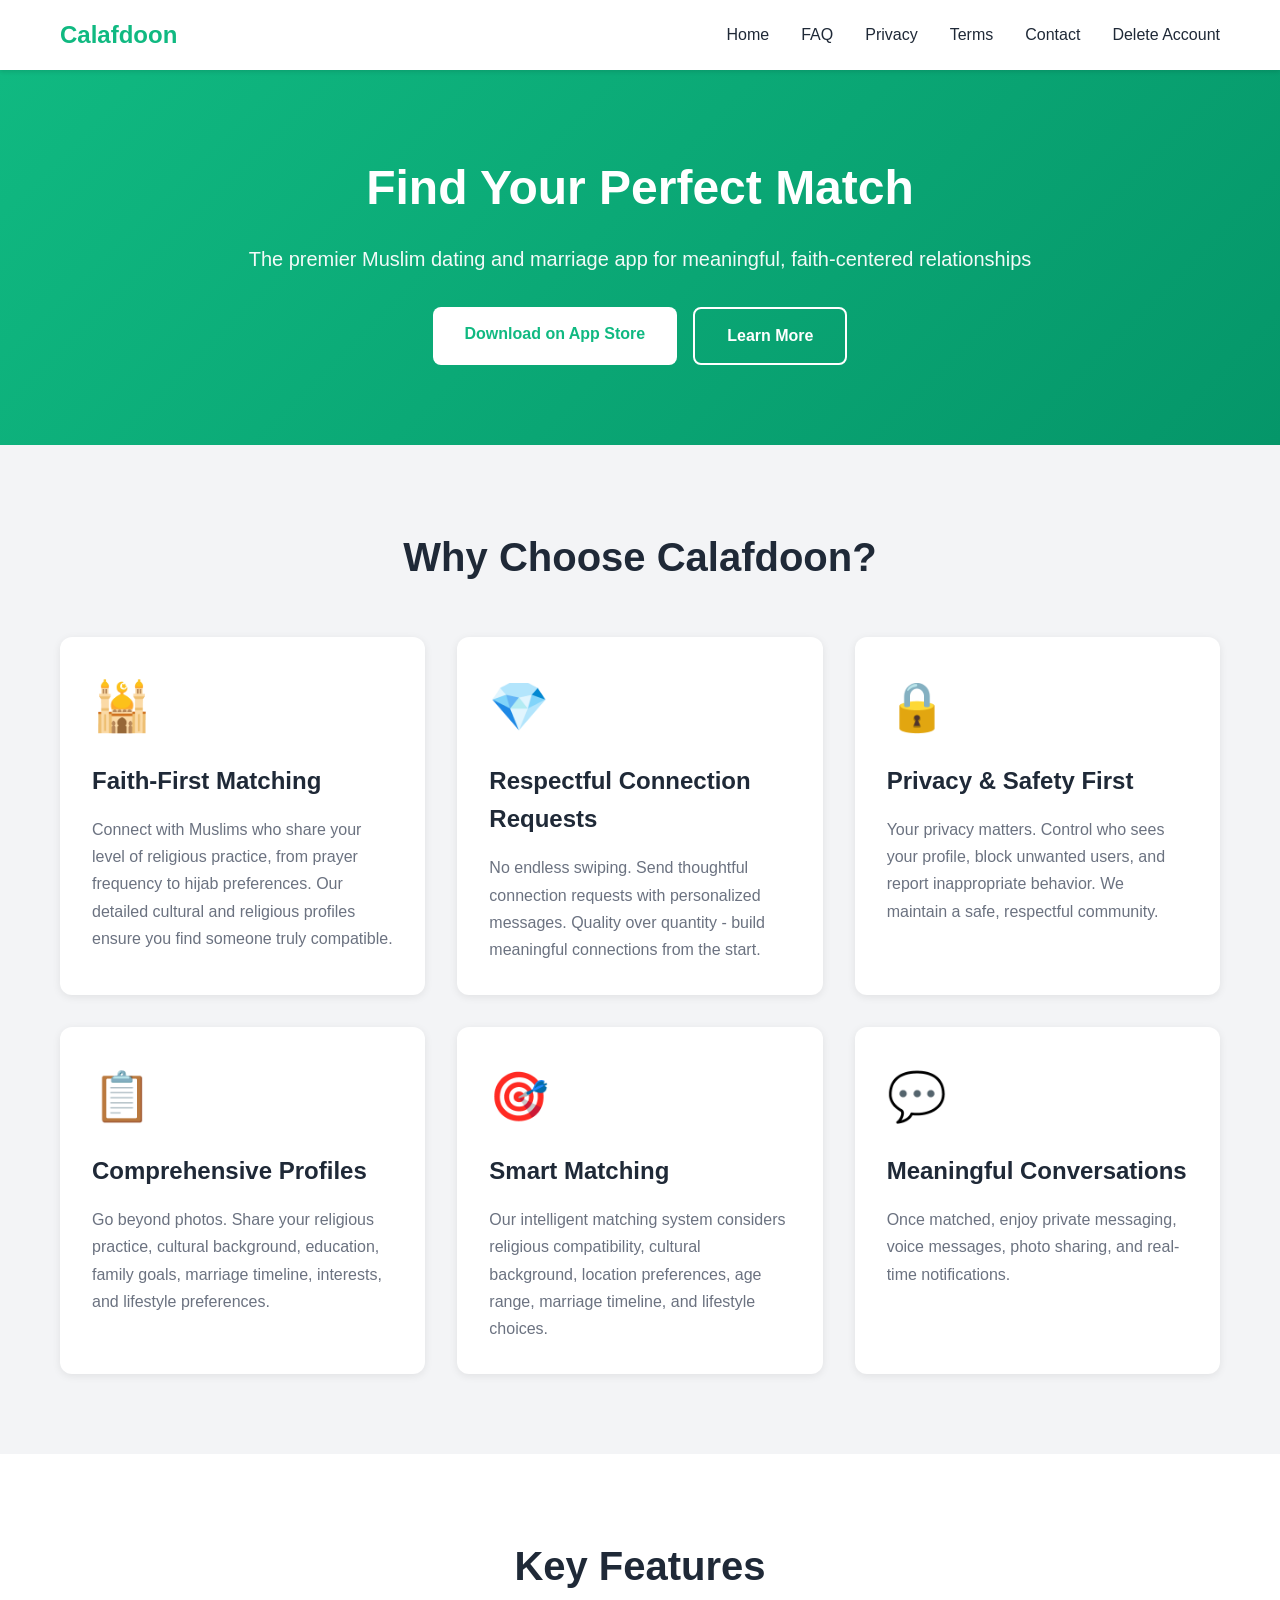
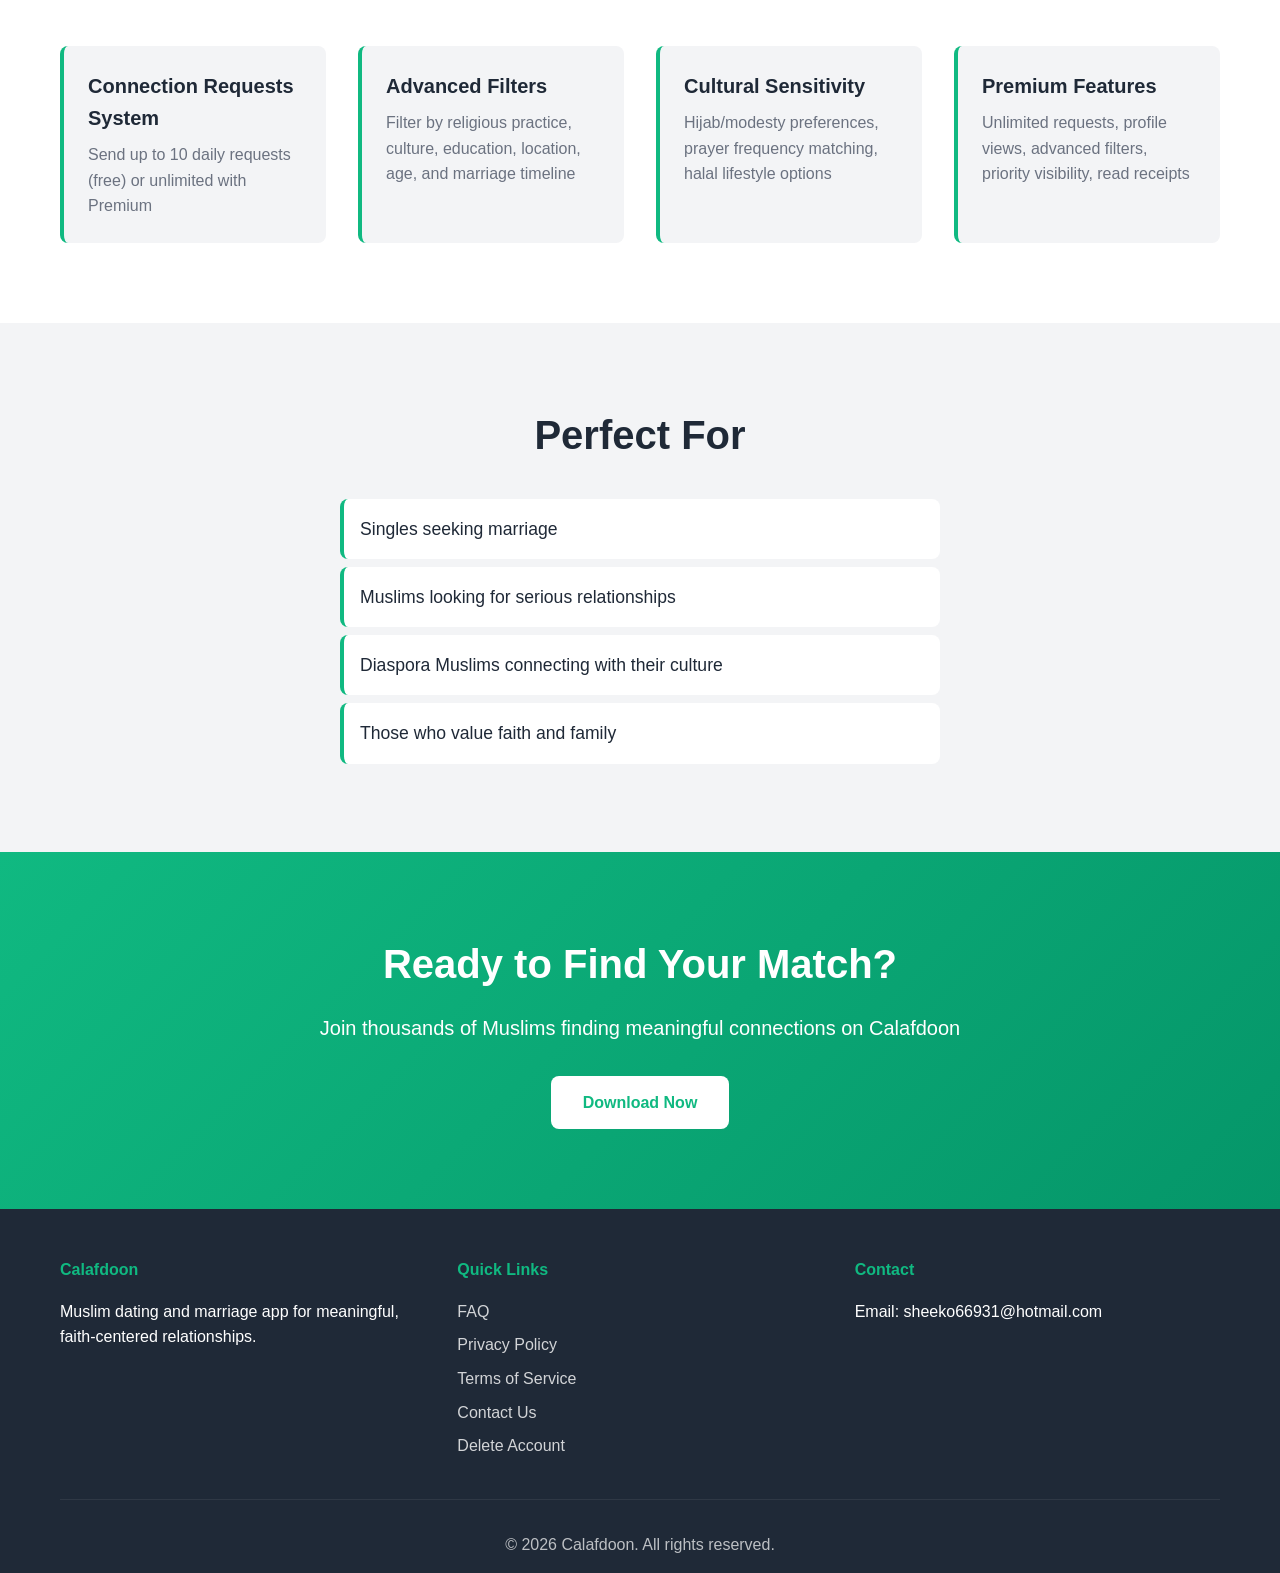
==== index.html @ 360b3082 "Initial commit - Calafdoon support website" ====
<!DOCTYPE html>
<html lang="en">
<head>
    <meta charset="UTF-8">
    <meta name="viewport" content="width=device-width, initial-scale=1.0">
    <title>Calafdoon - Muslim Dating & Marriage App</title>
    <link rel="stylesheet" href="styles.css">
</head>
<body>
    <nav class="navbar">
        <div class="container">
            <div class="logo">Calafdoon</div>
            <ul class="nav-links">
                <li><a href="index.html">Home</a></li>
                <li><a href="faq.html">FAQ</a></li>
                <li><a href="privacy.html">Privacy</a></li>
                <li><a href="terms.html">Terms</a></li>
                <li><a href="contact.html">Contact</a></li>
                <li><a href="delete-account.html">Delete Account</a></li>
            </ul>
        </div>
    </nav>

    <header class="hero">
        <div class="container">
            <h1>Find Your Perfect Match</h1>
            <p class="subtitle">The premier Muslim dating and marriage app for meaningful, faith-centered relationships</p>
            <div class="cta-buttons">
                <a href="#" class="btn btn-primary">Download on App Store</a>
                <a href="faq.html" class="btn btn-secondary">Learn More</a>
            </div>
        </div>
    </header>

    <section class="features">
        <div class="container">
            <h2>Why Choose Calafdoon?</h2>
            <div class="feature-grid">
                <div class="feature-card">
                    <div class="icon">🕌</div>
                    <h3>Faith-First Matching</h3>
                    <p>Connect with Muslims who share your level of religious practice, from prayer frequency to hijab preferences. Our detailed cultural and religious profiles ensure you find someone truly compatible.</p>
                </div>
                <div class="feature-card">
                    <div class="icon">💎</div>
                    <h3>Respectful Connection Requests</h3>
                    <p>No endless swiping. Send thoughtful connection requests with personalized messages. Quality over quantity - build meaningful connections from the start.</p>
                </div>
                <div class="feature-card">
                    <div class="icon">🔒</div>
                    <h3>Privacy & Safety First</h3>
                    <p>Your privacy matters. Control who sees your profile, block unwanted users, and report inappropriate behavior. We maintain a safe, respectful community.</p>
                </div>
                <div class="feature-card">
                    <div class="icon">📋</div>
                    <h3>Comprehensive Profiles</h3>
                    <p>Go beyond photos. Share your religious practice, cultural background, education, family goals, marriage timeline, interests, and lifestyle preferences.</p>
                </div>
                <div class="feature-card">
                    <div class="icon">🎯</div>
                    <h3>Smart Matching</h3>
                    <p>Our intelligent matching system considers religious compatibility, cultural background, location preferences, age range, marriage timeline, and lifestyle choices.</p>
                </div>
                <div class="feature-card">
                    <div class="icon">💬</div>
                    <h3>Meaningful Conversations</h3>
                    <p>Once matched, enjoy private messaging, voice messages, photo sharing, and real-time notifications.</p>
                </div>
            </div>
        </div>
    </section>

    <section class="key-features">
        <div class="container">
            <h2>Key Features</h2>
            <div class="features-list">
                <div class="feature-item">
                    <h4>Connection Requests System</h4>
                    <p>Send up to 10 daily requests (free) or unlimited with Premium</p>
                </div>
                <div class="feature-item">
                    <h4>Advanced Filters</h4>
                    <p>Filter by religious practice, culture, education, location, age, and marriage timeline</p>
                </div>
                <div class="feature-item">
                    <h4>Cultural Sensitivity</h4>
                    <p>Hijab/modesty preferences, prayer frequency matching, halal lifestyle options</p>
                </div>
                <div class="feature-item">
                    <h4>Premium Features</h4>
                    <p>Unlimited requests, profile views, advanced filters, priority visibility, read receipts</p>
                </div>
            </div>
        </div>
    </section>

    <section class="perfect-for">
        <div class="container">
            <h2>Perfect For</h2>
            <ul class="audience-list">
                <li>Singles seeking marriage</li>
                <li>Muslims looking for serious relationships</li>
                <li>Diaspora Muslims connecting with their culture</li>
                <li>Those who value faith and family</li>
            </ul>
        </div>
    </section>

    <section class="cta-section">
        <div class="container">
            <h2>Ready to Find Your Match?</h2>
            <p>Join thousands of Muslims finding meaningful connections on Calafdoon</p>
            <a href="#" class="btn btn-primary">Download Now</a>
        </div>
    </section>

    <footer>
        <div class="container">
            <div class="footer-content">
                <div class="footer-section">
                    <h4>Calafdoon</h4>
                    <p>Muslim dating and marriage app for meaningful, faith-centered relationships.</p>
                </div>
                <div class="footer-section">
                    <h4>Quick Links</h4>
                    <ul>
                        <li><a href="faq.html">FAQ</a></li>
                        <li><a href="privacy.html">Privacy Policy</a></li>
                        <li><a href="terms.html">Terms of Service</a></li>
                        <li><a href="contact.html">Contact Us</a></li>
                        <li><a href="delete-account.html">Delete Account</a></li>
                    </ul>
                </div>
                <div class="footer-section">
                    <h4>Contact</h4>
                    <p>Email: sheeko66931@hotmail.com</p>
                </div>
            </div>
            <div class="footer-bottom">
                <p>&copy; 2026 Calafdoon. All rights reserved.</p>
            </div>
        </div>
    </footer>
</body>
</html>
---- styles.css ----
* {
    margin: 0;
    padding: 0;
    box-sizing: border-box;
}

:root {
    --primary-color: #10B981;
    --primary-dark: #059669;
    --secondary-color: #F3F4F6;
    --text-dark: #1F2937;
    --text-light: #6B7280;
    --border-color: #E5E7EB;
    --white: #FFFFFF;
    --accent-gold: #F59E0B;
}

body {
    font-family: -apple-system, BlinkMacSystemFont, 'Segoe UI', Roboto, 'Helvetica Neue', Arial, sans-serif;
    line-height: 1.6;
    color: var(--text-dark);
    background-color: var(--white);
}

.container {
    max-width: 1200px;
    margin: 0 auto;
    padding: 0 20px;
}

.navbar {
    background-color: var(--white);
    box-shadow: 0 2px 4px rgba(0, 0, 0, 0.1);
    position: sticky;
    top: 0;
    z-index: 100;
}

.navbar .container {
    display: flex;
    justify-content: space-between;
    align-items: center;
    padding: 1rem 20px;
}

.logo {
    font-size: 1.5rem;
    font-weight: 700;
    color: var(--primary-color);
}

.nav-links {
    display: flex;
    list-style: none;
    gap: 2rem;
}

.nav-links a {
    text-decoration: none;
    color: var(--text-dark);
    font-weight: 500;
    transition: color 0.3s;
}

.nav-links a:hover {
    color: var(--primary-color);
}

.hero {
    background: linear-gradient(135deg, var(--primary-color) 0%, var(--primary-dark) 100%);
    color: var(--white);
    padding: 5rem 0;
    text-align: center;
}

.hero h1 {
    font-size: 3rem;
    margin-bottom: 1rem;
    font-weight: 700;
}

.subtitle {
    font-size: 1.25rem;
    margin-bottom: 2rem;
    opacity: 0.95;
}

.cta-buttons {
    display: flex;
    gap: 1rem;
    justify-content: center;
    flex-wrap: wrap;
}

.btn {
    padding: 0.875rem 2rem;
    border-radius: 8px;
    text-decoration: none;
    font-weight: 600;
    transition: all 0.3s;
    display: inline-block;
}

.btn-primary {
    background-color: var(--white);
    color: var(--primary-color);
}

.btn-primary:hover {
    background-color: var(--secondary-color);
    transform: translateY(-2px);
    box-shadow: 0 4px 12px rgba(0, 0, 0, 0.15);
}

.btn-secondary {
    background-color: transparent;
    color: var(--white);
    border: 2px solid var(--white);
}

.btn-secondary:hover {
    background-color: var(--white);
    color: var(--primary-color);
}

.features {
    padding: 5rem 0;
    background-color: var(--secondary-color);
}

.features h2 {
    text-align: center;
    font-size: 2.5rem;
    margin-bottom: 3rem;
    color: var(--text-dark);
}

.feature-grid {
    display: grid;
    grid-template-columns: repeat(auto-fit, minmax(300px, 1fr));
    gap: 2rem;
}

.feature-card {
    background-color: var(--white);
    padding: 2rem;
    border-radius: 12px;
    box-shadow: 0 2px 8px rgba(0, 0, 0, 0.08);
    transition: transform 0.3s, box-shadow 0.3s;
}

.feature-card:hover {
    transform: translateY(-5px);
    box-shadow: 0 4px 16px rgba(0, 0, 0, 0.12);
}

.icon {
    font-size: 3rem;
    margin-bottom: 1rem;
}

.feature-card h3 {
    font-size: 1.5rem;
    margin-bottom: 1rem;
    color: var(--text-dark);
}

.feature-card p {
    color: var(--text-light);
    line-height: 1.7;
}

.key-features {
    padding: 5rem 0;
}

.key-features h2 {
    text-align: center;
    font-size: 2.5rem;
    margin-bottom: 3rem;
}

.features-list {
    display: grid;
    grid-template-columns: repeat(auto-fit, minmax(250px, 1fr));
    gap: 2rem;
}

.feature-item {
    padding: 1.5rem;
    border-left: 4px solid var(--primary-color);
    background-color: var(--secondary-color);
    border-radius: 8px;
}

.feature-item h4 {
    font-size: 1.25rem;
    margin-bottom: 0.5rem;
    color: var(--text-dark);
}

.feature-item p {
    color: var(--text-light);
}

.perfect-for {
    padding: 5rem 0;
    background-color: var(--secondary-color);
}

.perfect-for h2 {
    text-align: center;
    font-size: 2.5rem;
    margin-bottom: 2rem;
}

.audience-list {
    max-width: 600px;
    margin: 0 auto;
    list-style: none;
}

.audience-list li {
    padding: 1rem;
    margin-bottom: 0.5rem;
    background-color: var(--white);
    border-radius: 8px;
    border-left: 4px solid var(--primary-color);
    font-size: 1.1rem;
}

.cta-section {
    padding: 5rem 0;
    background: linear-gradient(135deg, var(--primary-color) 0%, var(--primary-dark) 100%);
    color: var(--white);
    text-align: center;
}

.cta-section h2 {
    font-size: 2.5rem;
    margin-bottom: 1rem;
}

.cta-section p {
    font-size: 1.25rem;
    margin-bottom: 2rem;
}

footer {
    background-color: var(--text-dark);
    color: var(--white);
    padding: 3rem 0 1rem;
}

.footer-content {
    display: grid;
    grid-template-columns: repeat(auto-fit, minmax(250px, 1fr));
    gap: 2rem;
    margin-bottom: 2rem;
}

.footer-section h4 {
    margin-bottom: 1rem;
    color: var(--primary-color);
}

.footer-section ul {
    list-style: none;
}

.footer-section ul li {
    margin-bottom: 0.5rem;
}

.footer-section a {
    color: var(--white);
    text-decoration: none;
    opacity: 0.8;
    transition: opacity 0.3s;
}

.footer-section a:hover {
    opacity: 1;
    color: var(--primary-color);
}

.footer-bottom {
    text-align: center;
    padding-top: 2rem;
    border-top: 1px solid rgba(255, 255, 255, 0.1);
    opacity: 0.7;
}

.page-header {
    background: linear-gradient(135deg, var(--primary-color) 0%, var(--primary-dark) 100%);
    color: var(--white);
    padding: 3rem 0;
    text-align: center;
}

.page-header h1 {
    font-size: 2.5rem;
    margin-bottom: 0.5rem;
}

.page-header p {
    font-size: 1.1rem;
    opacity: 0.9;
}

.faq-content,
.contact-content,
.delete-content,
.legal-content {
    padding: 4rem 0;
    max-width: 900px;
    margin: 0 auto;
}

.faq-section,
.contact-method,
.delete-section,
.legal-section {
    margin-bottom: 3rem;
}

.faq-section h2,
.delete-section h2,
.legal-section h2 {
    font-size: 2rem;
    margin-bottom: 1.5rem;
    color: var(--text-dark);
    border-bottom: 3px solid var(--primary-color);
    padding-bottom: 0.5rem;
}

.faq-item,
.contact-method {
    margin-bottom: 2rem;
    padding: 1.5rem;
    background-color: var(--secondary-color);
    border-radius: 8px;
}

.faq-item h3,
.contact-method h3,
.delete-section h3,
.legal-section h3 {
    font-size: 1.25rem;
    margin-bottom: 0.75rem;
    color: var(--text-dark);
}

.faq-item p,
.contact-method p,
.delete-section p,
.legal-section p {
    color: var(--text-light);
    line-height: 1.8;
    margin-bottom: 0.75rem;
}

.faq-item ul,
.contact-method ul,
.delete-section ul,
.legal-section ul {
    margin-left: 1.5rem;
    margin-top: 0.5rem;
    color: var(--text-light);
}

.faq-item li,
.contact-method li,
.delete-section li,
.legal-section li {
    margin-bottom: 0.5rem;
    line-height: 1.7;
}

.faq-item a,
.contact-method a,
.delete-section a,
.legal-section a {
    color: var(--primary-color);
    text-decoration: none;
    font-weight: 500;
}

.faq-item a:hover,
.contact-method a:hover,
.delete-section a:hover,
.legal-section a:hover {
    text-decoration: underline;
}

.warning-box {
    background-color: #FEF3C7;
    border-left: 4px solid #F59E0B;
    padding: 1.5rem;
    border-radius: 8px;
    margin-bottom: 2rem;
}

.warning-box h3 {
    color: #92400E;
    margin-bottom: 1rem;
}

.warning-box p,
.warning-box ul {
    color: #78350F;
}

.warning-box ul {
    margin-left: 1.5rem;
    margin-top: 0.5rem;
}

.feedback-box {
    background-color: #DBEAFE;
    border-left: 4px solid var(--primary-color);
    padding: 1.5rem;
    border-radius: 8px;
    margin-top: 2rem;
}

.feedback-box h3 {
    color: var(--text-dark);
    margin-bottom: 0.75rem;
}

.feedback-box p {
    color: var(--text-light);
}

.steps {
    margin-top: 2rem;
}

.step {
    display: flex;
    gap: 1.5rem;
    margin-bottom: 2rem;
    padding: 1.5rem;
    background-color: var(--secondary-color);
    border-radius: 8px;
}

.step-number {
    flex-shrink: 0;
    width: 40px;
    height: 40px;
    background-color: var(--primary-color);
    color: var(--white);
    border-radius: 50%;
    display: flex;
    align-items: center;
    justify-content: center;
    font-weight: 700;
    font-size: 1.25rem;
}

.step-content h3 {
    margin-bottom: 0.5rem;
    color: var(--text-dark);
}

.step-content p {
    color: var(--text-light);
}

.contact-info h2 {
    font-size: 2rem;
    margin-bottom: 1.5rem;
    color: var(--text-dark);
}

.legal-section ol {
    margin-left: 1.5rem;
    margin-top: 0.5rem;
    color: var(--text-light);
}

.legal-section ol li {
    margin-bottom: 0.5rem;
    line-height: 1.7;
}

@media (max-width: 768px) {
    .nav-links {
        flex-direction: column;
        gap: 1rem;
        display: none;
    }

    .hero h1 {
        font-size: 2rem;
    }

    .subtitle {
        font-size: 1rem;
    }

    .features h2,
    .key-features h2,
    .perfect-for h2,
    .cta-section h2 {
        font-size: 1.75rem;
    }

    .feature-grid {
        grid-template-columns: 1fr;
    }

    .cta-buttons {
        flex-direction: column;
    }

    .page-header h1 {
        font-size: 1.75rem;
    }

    .faq-section h2,
    .delete-section h2,
    .legal-section h2 {
        font-size: 1.5rem;
    }

    .step {
        flex-direction: column;
    }
}

@media (min-width: 769px) and (max-width: 1024px) {
    .hero h1 {
        font-size: 2.5rem;
    }

    .feature-grid {
        grid-template-columns: repeat(2, 1fr);
    }
}

@media (max-width: 480px) {
    .container {
        padding: 0 15px;
    }

    .hero {
        padding: 3rem 0;
    }

    .features,
    .key-features,
    .perfect-for {
        padding: 3rem 0;
    }

    .btn {
        padding: 0.75rem 1.5rem;
        font-size: 0.9rem;
    }
}
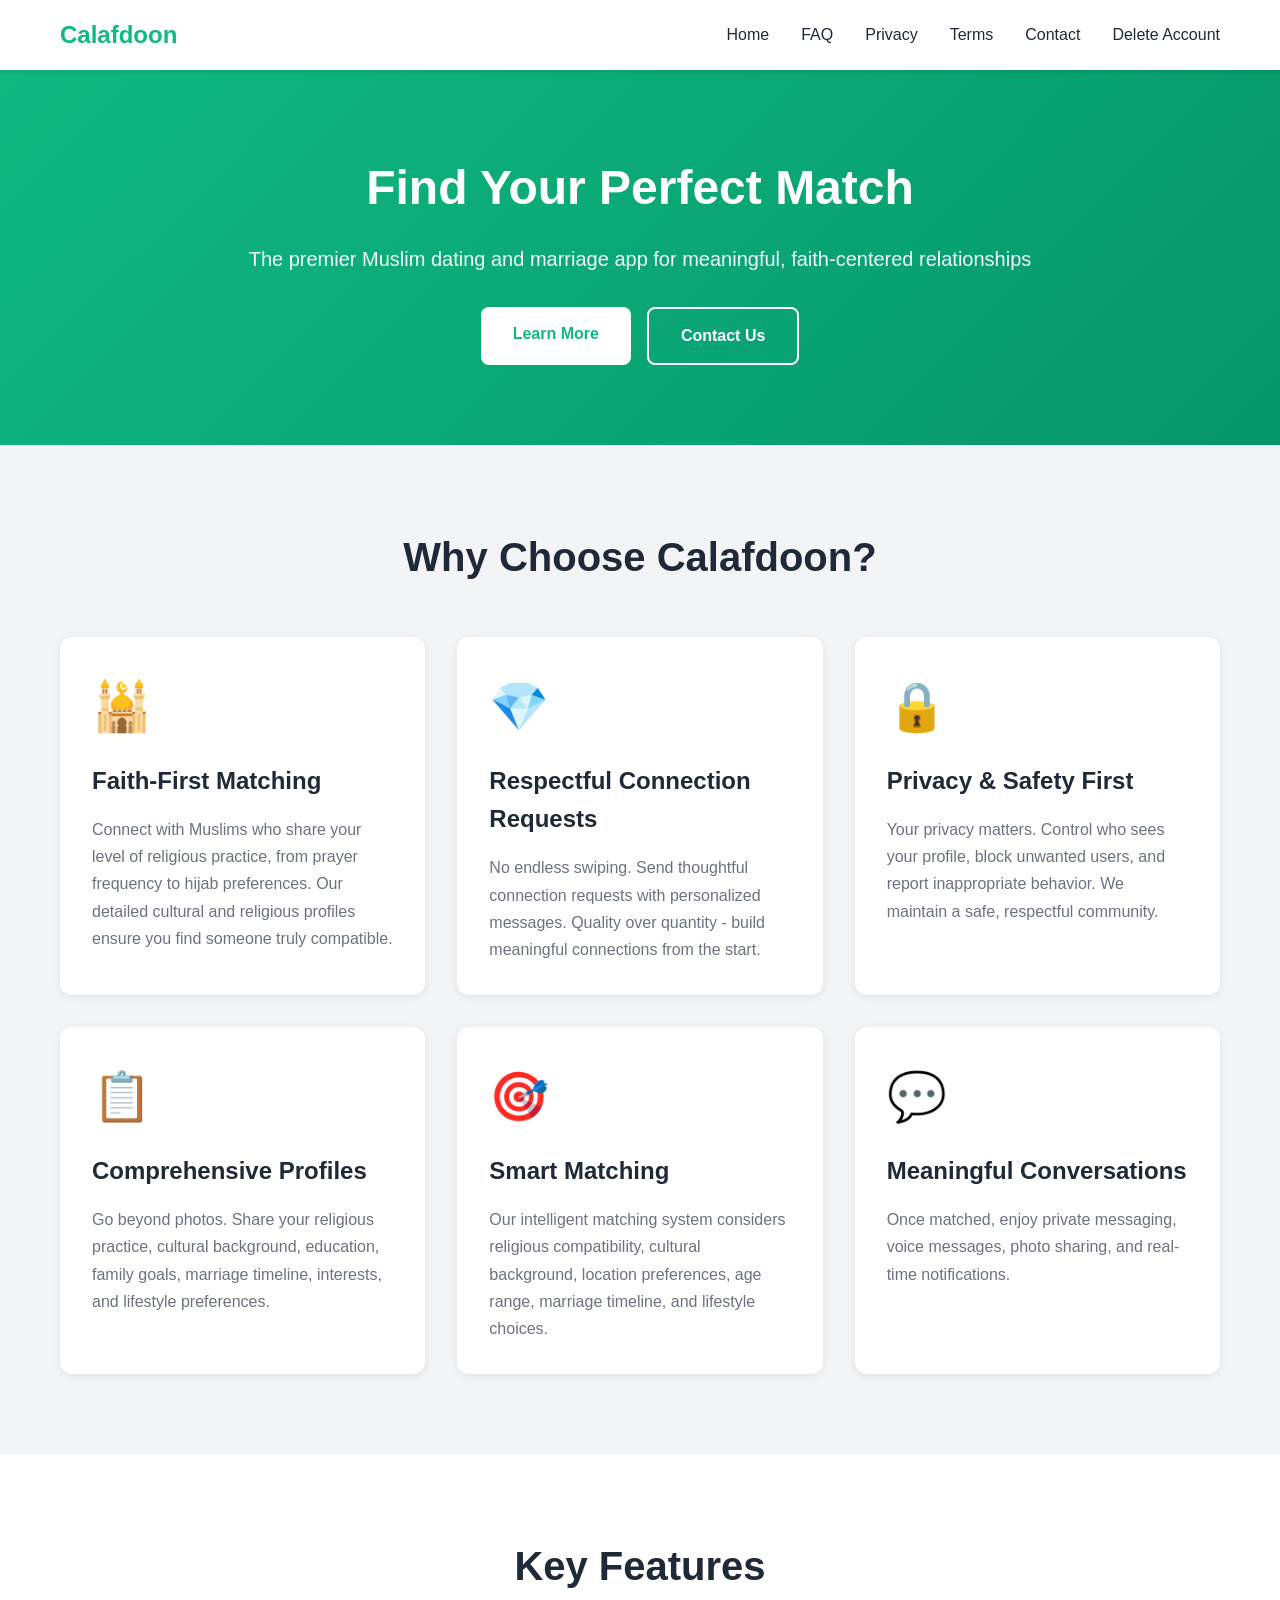
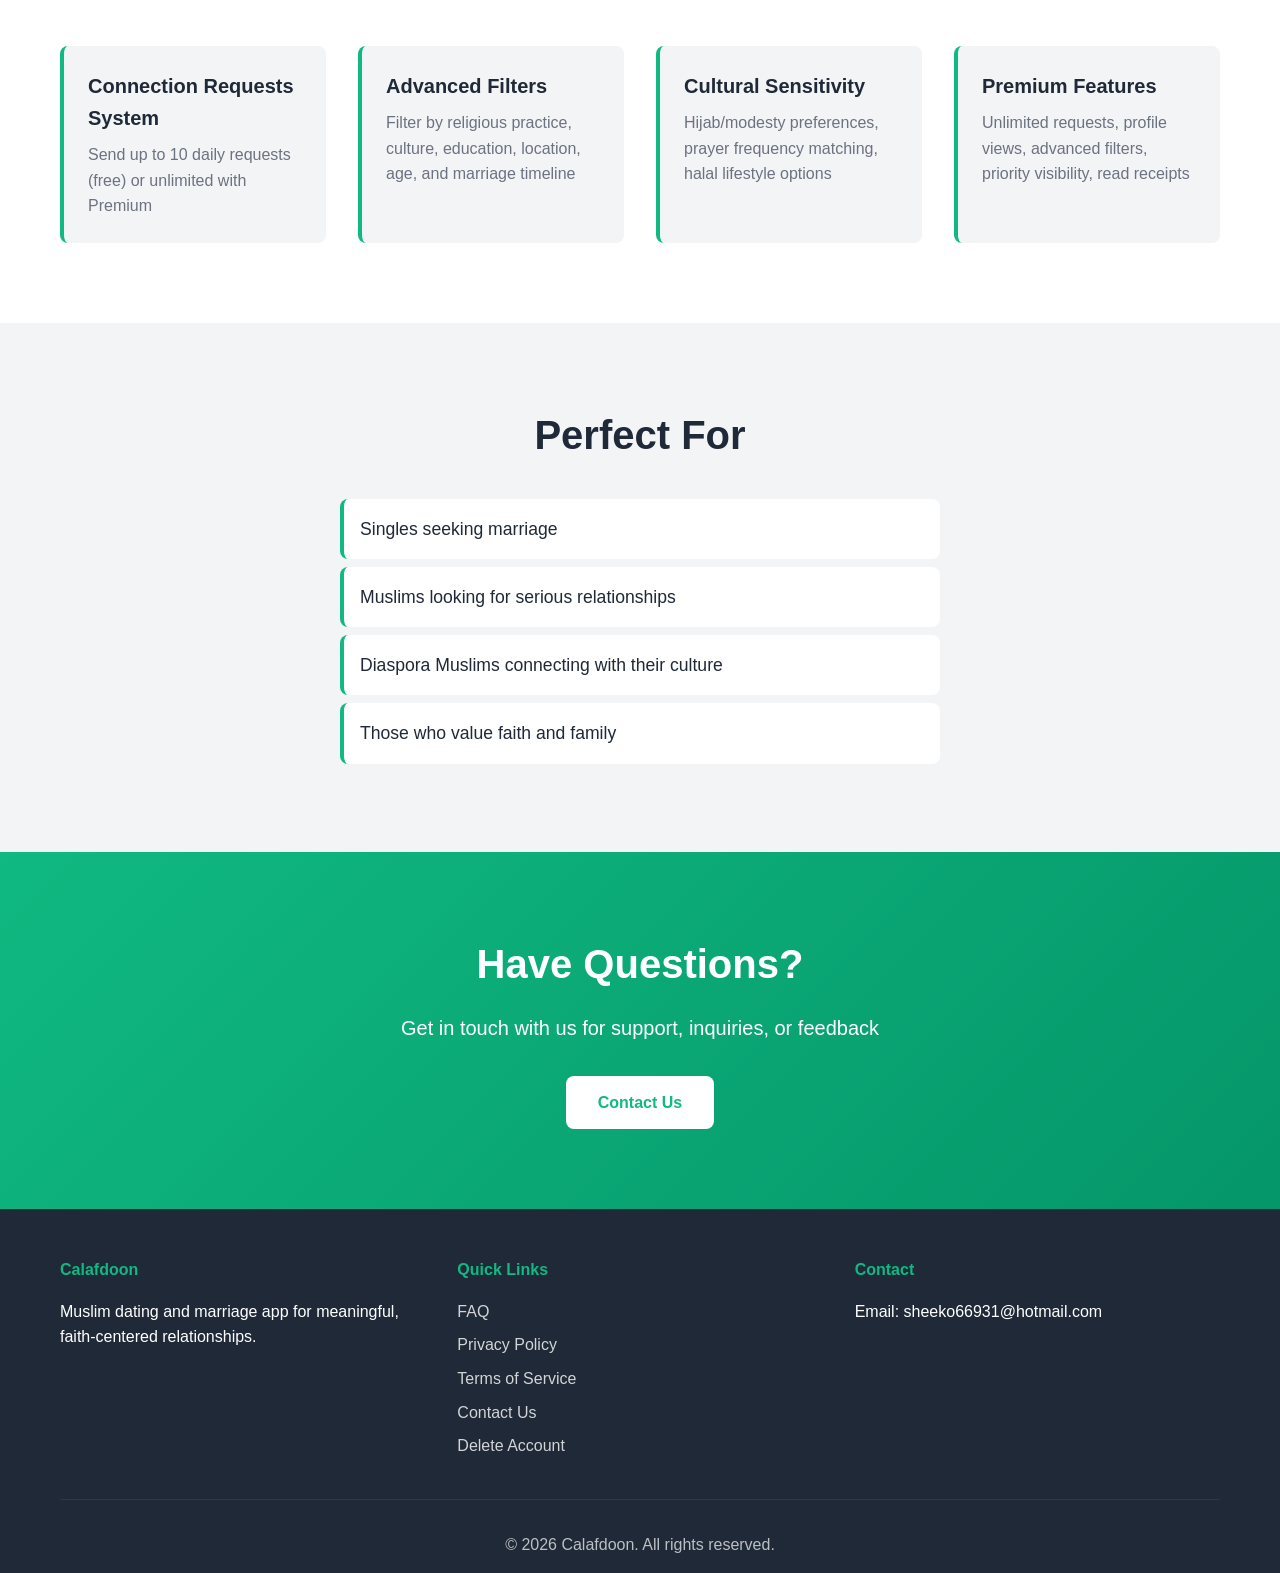
==== commit bcfe9b1d: "Remove download buttons and add contact form" ====
--- a/index.html
+++ b/index.html
@@ -26,8 +26,8 @@
             <h1>Find Your Perfect Match</h1>
             <p class="subtitle">The premier Muslim dating and marriage app for meaningful, faith-centered relationships</p>
             <div class="cta-buttons">
-                <a href="#" class="btn btn-primary">Download on App Store</a>
-                <a href="faq.html" class="btn btn-secondary">Learn More</a>
+                <a href="faq.html" class="btn btn-primary">Learn More</a>
+                <a href="contact.html" class="btn btn-secondary">Contact Us</a>
             </div>
         </div>
     </header>
@@ -108,9 +108,9 @@
 
     <section class="cta-section">
         <div class="container">
-            <h2>Ready to Find Your Match?</h2>
-            <p>Join thousands of Muslims finding meaningful connections on Calafdoon</p>
-            <a href="#" class="btn btn-primary">Download Now</a>
+            <h2>Have Questions?</h2>
+            <p>Get in touch with us for support, inquiries, or feedback</p>
+            <a href="contact.html" class="btn btn-primary">Contact Us</a>
         </div>
     </section>
 
--- a/styles.css
+++ b/styles.css
@@ -475,6 +475,79 @@
     color: var(--text-dark);
 }
 
+.contact-form-wrapper {
+    background-color: var(--white);
+    padding: 2rem;
+    border-radius: 12px;
+    box-shadow: 0 2px 8px rgba(0, 0, 0, 0.08);
+    margin-bottom: 2rem;
+}
+
+.contact-form-wrapper h3 {
+    font-size: 1.5rem;
+    margin-bottom: 1.5rem;
+    color: var(--text-dark);
+}
+
+.contact-form {
+    display: flex;
+    flex-direction: column;
+    gap: 1.5rem;
+}
+
+.form-group {
+    display: flex;
+    flex-direction: column;
+    gap: 0.5rem;
+}
+
+.form-group label {
+    font-weight: 600;
+    color: var(--text-dark);
+    font-size: 0.95rem;
+}
+
+.form-group input,
+.form-group select,
+.form-group textarea {
+    padding: 0.875rem;
+    border: 2px solid var(--border-color);
+    border-radius: 8px;
+    font-size: 1rem;
+    font-family: inherit;
+    transition: border-color 0.3s;
+}
+
+.form-group input:focus,
+.form-group select:focus,
+.form-group textarea:focus {
+    outline: none;
+    border-color: var(--primary-color);
+}
+
+.form-group textarea {
+    resize: vertical;
+    min-height: 120px;
+}
+
+.contact-form button[type="submit"] {
+    align-self: flex-start;
+    cursor: pointer;
+    border: none;
+}
+
+.contact-form button[type="submit"]:hover {
+    transform: translateY(-2px);
+    box-shadow: 0 4px 12px rgba(16, 185, 129, 0.3);
+}
+
+.form-note {
+    margin-top: 1rem;
+    font-size: 0.9rem;
+    color: var(--text-light);
+    font-style: italic;
+}
+
 .legal-section ol {
     margin-left: 1.5rem;
     margin-top: 0.5rem;
